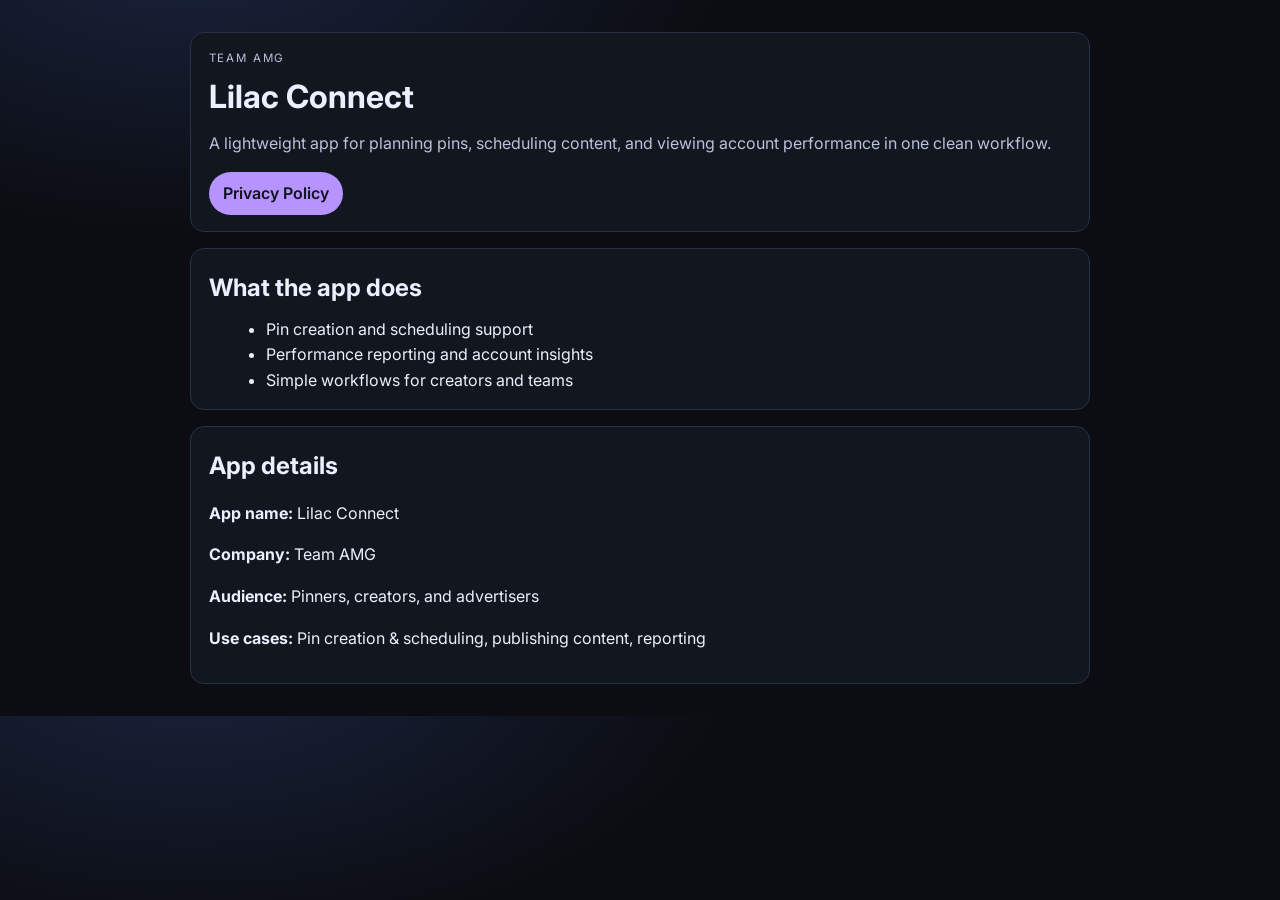
==== index.html @ eaf4dd97 "feat: add lilac connect app site and privacy policy" ====
<!doctype html>
<html lang="en">
<head>
  <meta charset="utf-8"/>
  <meta name="viewport" content="width=device-width, initial-scale=1"/>
  <title>Lilac Connect App</title>
  <meta name="description" content="Lilac Connect is a content and insights companion for Pinterest creators and teams."/>
  <link rel="preconnect" href="https://fonts.googleapis.com">
  <link rel="preconnect" href="https://fonts.gstatic.com" crossorigin>
  <link href="https://fonts.googleapis.com/css2?family=Inter:wght@400;500;600;700&display=swap" rel="stylesheet">
  <link rel="stylesheet" href="styles.css"/>
</head>
<body>
  <main class="wrap">
    <header class="hero card">
      <p class="eyebrow">Team AMG</p>
      <h1>Lilac Connect</h1>
      <p class="lead">A lightweight app for planning pins, scheduling content, and viewing account performance in one clean workflow.</p>
      <div class="actions">
        <a class="btn" href="/privacy.html">Privacy Policy</a>
      </div>
    </header>

    <section class="card">
      <h2>What the app does</h2>
      <ul>
        <li>Pin creation and scheduling support</li>
        <li>Performance reporting and account insights</li>
        <li>Simple workflows for creators and teams</li>
      </ul>
    </section>

    <section class="card">
      <h2>App details</h2>
      <p><strong>App name:</strong> Lilac Connect</p>
      <p><strong>Company:</strong> Team AMG</p>
      <p><strong>Audience:</strong> Pinners, creators, and advertisers</p>
      <p><strong>Use cases:</strong> Pin creation &amp; scheduling, publishing content, reporting</p>
    </section>
  </main>
</body>
</html>
---- styles.css ----
:root {
  --bg: #0b0d12;
  --card: #12161f;
  --text: #eaf0ff;
  --muted: #b8c2da;
  --accent: #b793ff;
  --line: #27314a;
}
* { box-sizing: border-box; }
html, body { margin: 0; padding: 0; }
body {
  font-family: Inter, system-ui, -apple-system, Segoe UI, Roboto, Arial, sans-serif;
  color: var(--text);
  background: radial-gradient(900px 500px at 15% -10%, #1b2440 0%, var(--bg) 60%);
  line-height: 1.6;
}
.wrap {
  width: min(900px, 92vw);
  margin: 2rem auto;
  display: grid;
  gap: 1rem;
}
.card {
  background: var(--card);
  border: 1px solid var(--line);
  border-radius: 14px;
  padding: 1rem 1.1rem;
}
.eyebrow {
  margin: 0;
  text-transform: uppercase;
  letter-spacing: .16em;
  font-size: .72rem;
  color: var(--muted);
}
h1, h2 { margin: .2rem 0 .6rem; }
.lead { color: var(--muted); margin: 0; }
ul { margin: .5rem 0 0 1.1rem; }
.btn {
  display: inline-block;
  text-decoration: none;
  color: #0f1320;
  background: var(--accent);
  border-radius: 999px;
  padding: .55rem .9rem;
  font-weight: 600;
}
.actions { margin-top: .95rem; }
.policy a { color: #c8d7ff; }
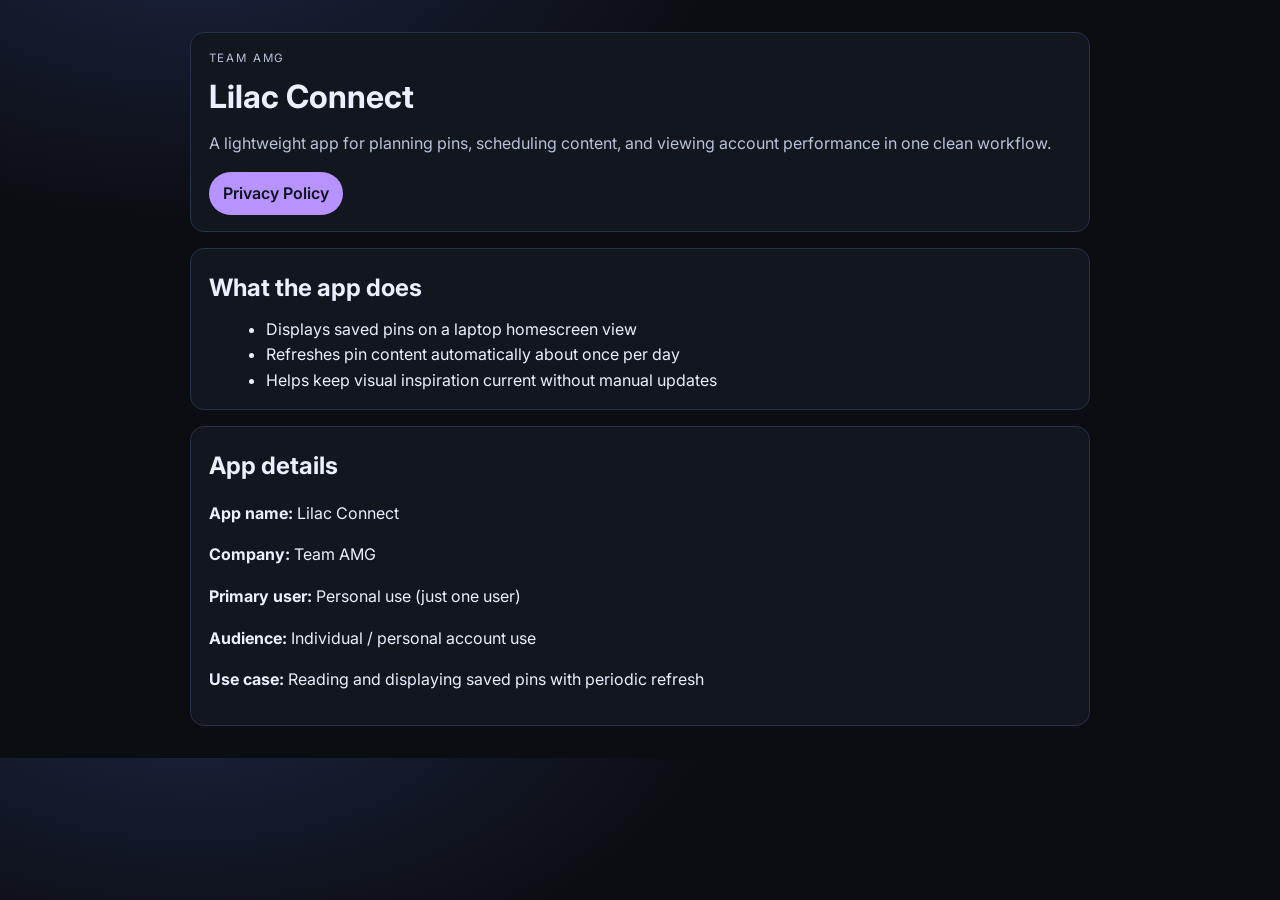
==== commit 4e789802: "docs: update app purpose and audience for personal pin display use" ====
--- a/index.html
+++ b/index.html
@@ -24,9 +24,9 @@
     <section class="card">
       <h2>What the app does</h2>
       <ul>
-        <li>Pin creation and scheduling support</li>
-        <li>Performance reporting and account insights</li>
-        <li>Simple workflows for creators and teams</li>
+        <li>Displays saved pins on a laptop homescreen view</li>
+        <li>Refreshes pin content automatically about once per day</li>
+        <li>Helps keep visual inspiration current without manual updates</li>
       </ul>
     </section>
 
@@ -34,8 +34,9 @@
       <h2>App details</h2>
       <p><strong>App name:</strong> Lilac Connect</p>
       <p><strong>Company:</strong> Team AMG</p>
-      <p><strong>Audience:</strong> Pinners, creators, and advertisers</p>
-      <p><strong>Use cases:</strong> Pin creation &amp; scheduling, publishing content, reporting</p>
+      <p><strong>Primary user:</strong> Personal use (just one user)</p>
+      <p><strong>Audience:</strong> Individual / personal account use</p>
+      <p><strong>Use case:</strong> Reading and displaying saved pins with periodic refresh</p>
     </section>
   </main>
 </body>
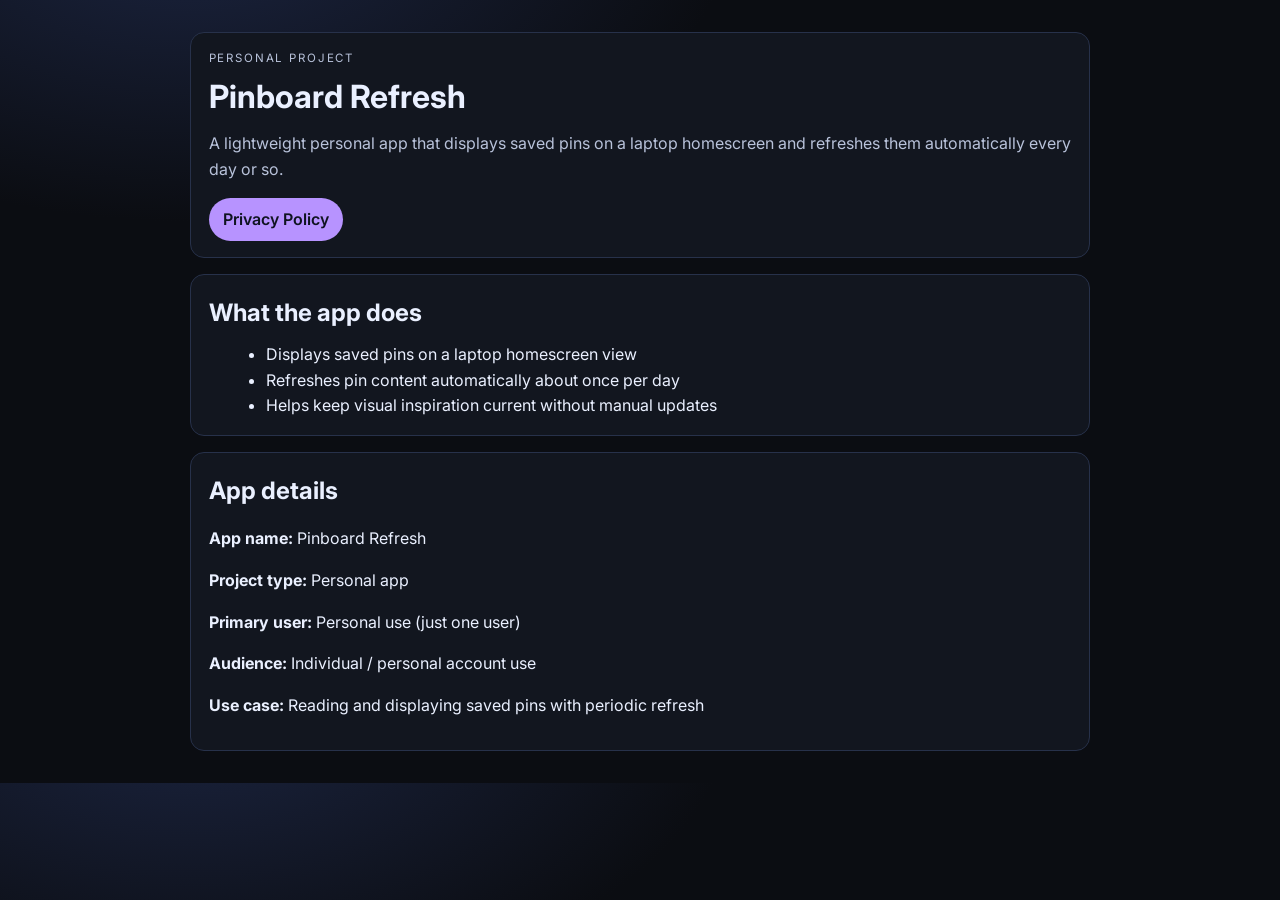
==== commit fb8112a7: "docs: remove Team AMG references and make app personal-facing" ====
--- a/index.html
+++ b/index.html
@@ -3,8 +3,8 @@
 <head>
   <meta charset="utf-8"/>
   <meta name="viewport" content="width=device-width, initial-scale=1"/>
-  <title>Lilac Connect App</title>
-  <meta name="description" content="Lilac Connect is a content and insights companion for Pinterest creators and teams."/>
+  <title>Pinboard Refresh</title>
+  <meta name="description" content="Pinboard Refresh is a personal app for displaying saved pins on a laptop homescreen."/>
   <link rel="preconnect" href="https://fonts.googleapis.com">
   <link rel="preconnect" href="https://fonts.gstatic.com" crossorigin>
   <link href="https://fonts.googleapis.com/css2?family=Inter:wght@400;500;600;700&display=swap" rel="stylesheet">
@@ -13,9 +13,9 @@
 <body>
   <main class="wrap">
     <header class="hero card">
-      <p class="eyebrow">Team AMG</p>
-      <h1>Lilac Connect</h1>
-      <p class="lead">A lightweight app for planning pins, scheduling content, and viewing account performance in one clean workflow.</p>
+      <p class="eyebrow">Personal Project</p>
+      <h1>Pinboard Refresh</h1>
+      <p class="lead">A lightweight personal app that displays saved pins on a laptop homescreen and refreshes them automatically every day or so.</p>
       <div class="actions">
         <a class="btn" href="/privacy.html">Privacy Policy</a>
       </div>
@@ -32,8 +32,8 @@
 
     <section class="card">
       <h2>App details</h2>
-      <p><strong>App name:</strong> Lilac Connect</p>
-      <p><strong>Company:</strong> Team AMG</p>
+      <p><strong>App name:</strong> Pinboard Refresh</p>
+      <p><strong>Project type:</strong> Personal app</p>
       <p><strong>Primary user:</strong> Personal use (just one user)</p>
       <p><strong>Audience:</strong> Individual / personal account use</p>
       <p><strong>Use case:</strong> Reading and displaying saved pins with periodic refresh</p>
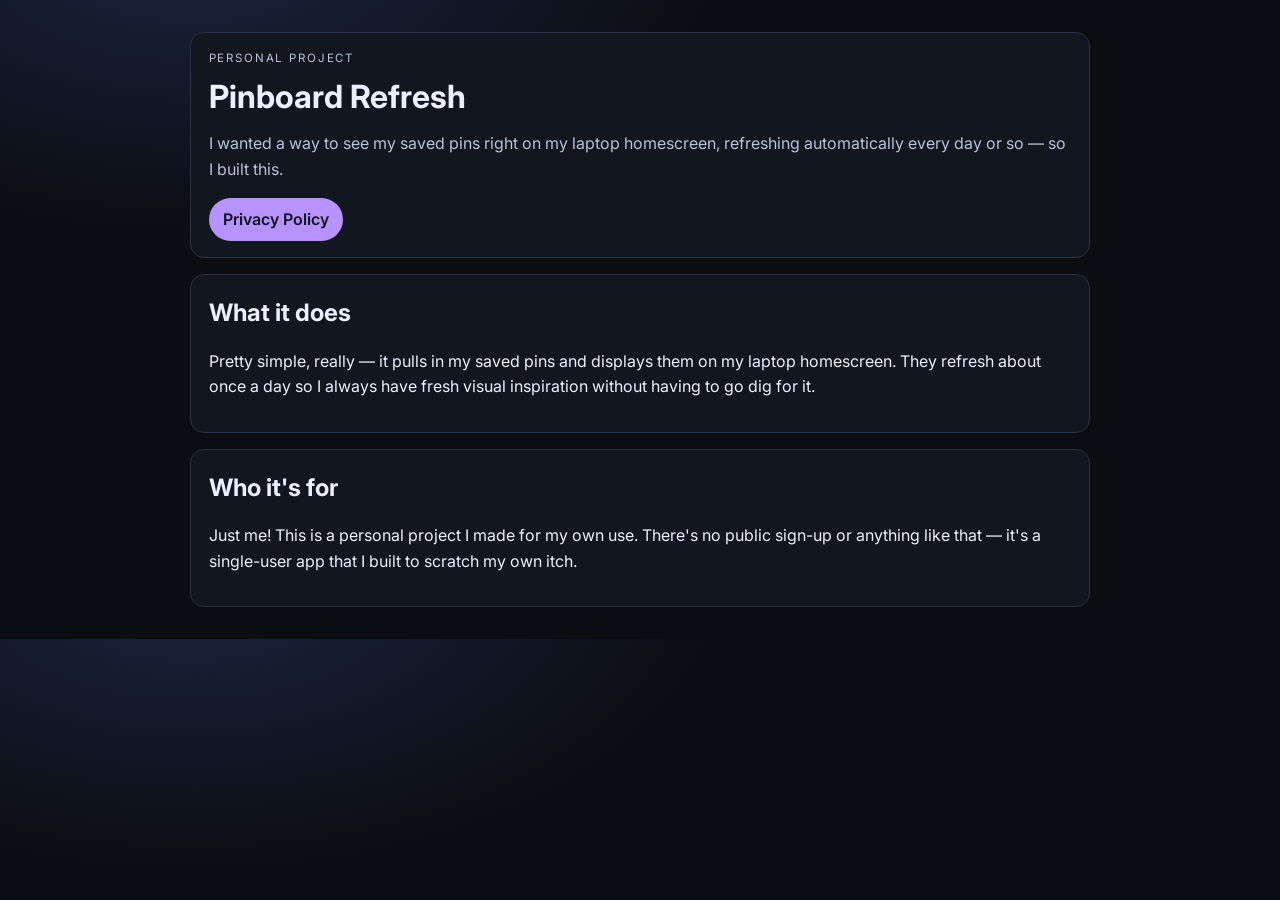
==== commit b0f4a167: "Rewrite site copy in first person for Pinterest dev review Replaced template-style copy with natural" ====
--- a/index.html
+++ b/index.html
@@ -4,7 +4,7 @@
   <meta charset="utf-8"/>
   <meta name="viewport" content="width=device-width, initial-scale=1"/>
   <title>Pinboard Refresh</title>
-  <meta name="description" content="Pinboard Refresh is a personal app for displaying saved pins on a laptop homescreen."/>
+  <meta name="description" content="A personal app that puts my saved pins on my laptop homescreen."/>
   <link rel="preconnect" href="https://fonts.googleapis.com">
   <link rel="preconnect" href="https://fonts.gstatic.com" crossorigin>
   <link href="https://fonts.googleapis.com/css2?family=Inter:wght@400;500;600;700&display=swap" rel="stylesheet">
@@ -15,28 +15,20 @@
     <header class="hero card">
       <p class="eyebrow">Personal Project</p>
       <h1>Pinboard Refresh</h1>
-      <p class="lead">A lightweight personal app that displays saved pins on a laptop homescreen and refreshes them automatically every day or so.</p>
+      <p class="lead">I wanted a way to see my saved pins right on my laptop homescreen, refreshing automatically every day or so — so I built this.</p>
       <div class="actions">
-        <a class="btn" href="/privacy.html">Privacy Policy</a>
+        <a class="btn" href="privacy.html">Privacy Policy</a>
       </div>
     </header>
 
     <section class="card">
-      <h2>What the app does</h2>
-      <ul>
-        <li>Displays saved pins on a laptop homescreen view</li>
-        <li>Refreshes pin content automatically about once per day</li>
-        <li>Helps keep visual inspiration current without manual updates</li>
-      </ul>
+      <h2>What it does</h2>
+      <p>Pretty simple, really — it pulls in my saved pins and displays them on my laptop homescreen. They refresh about once a day so I always have fresh visual inspiration without having to go dig for it.</p>
     </section>
 
     <section class="card">
-      <h2>App details</h2>
-      <p><strong>App name:</strong> Pinboard Refresh</p>
-      <p><strong>Project type:</strong> Personal app</p>
-      <p><strong>Primary user:</strong> Personal use (just one user)</p>
-      <p><strong>Audience:</strong> Individual / personal account use</p>
-      <p><strong>Use case:</strong> Reading and displaying saved pins with periodic refresh</p>
+      <h2>Who it's for</h2>
+      <p>Just me! This is a personal project I made for my own use. There's no public sign-up or anything like that — it's a single-user app that I built to scratch my own itch.</p>
     </section>
   </main>
 </body>
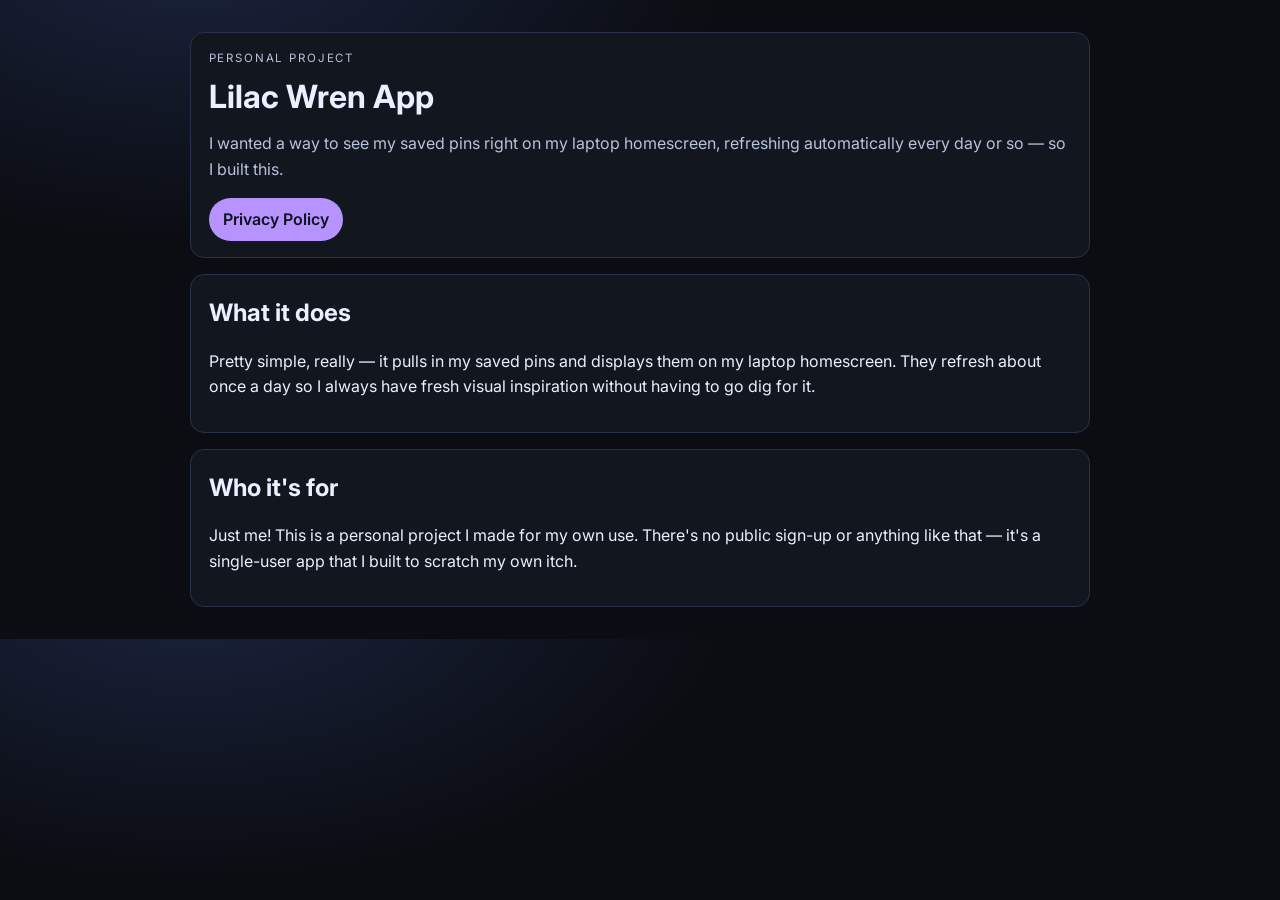
==== commit 0c6e75a3: "Rename to Lilac Wren App and simplify privacy policy Made-with: Cursor" ====
--- a/index.html
+++ b/index.html
@@ -3,7 +3,7 @@
 <head>
   <meta charset="utf-8"/>
   <meta name="viewport" content="width=device-width, initial-scale=1"/>
-  <title>Pinboard Refresh</title>
+  <title>Lilac Wren App</title>
   <meta name="description" content="A personal app that puts my saved pins on my laptop homescreen."/>
   <link rel="preconnect" href="https://fonts.googleapis.com">
   <link rel="preconnect" href="https://fonts.gstatic.com" crossorigin>
@@ -14,7 +14,7 @@
   <main class="wrap">
     <header class="hero card">
       <p class="eyebrow">Personal Project</p>
-      <h1>Pinboard Refresh</h1>
+      <h1>Lilac Wren App</h1>
       <p class="lead">I wanted a way to see my saved pins right on my laptop homescreen, refreshing automatically every day or so — so I built this.</p>
       <div class="actions">
         <a class="btn" href="privacy.html">Privacy Policy</a>
